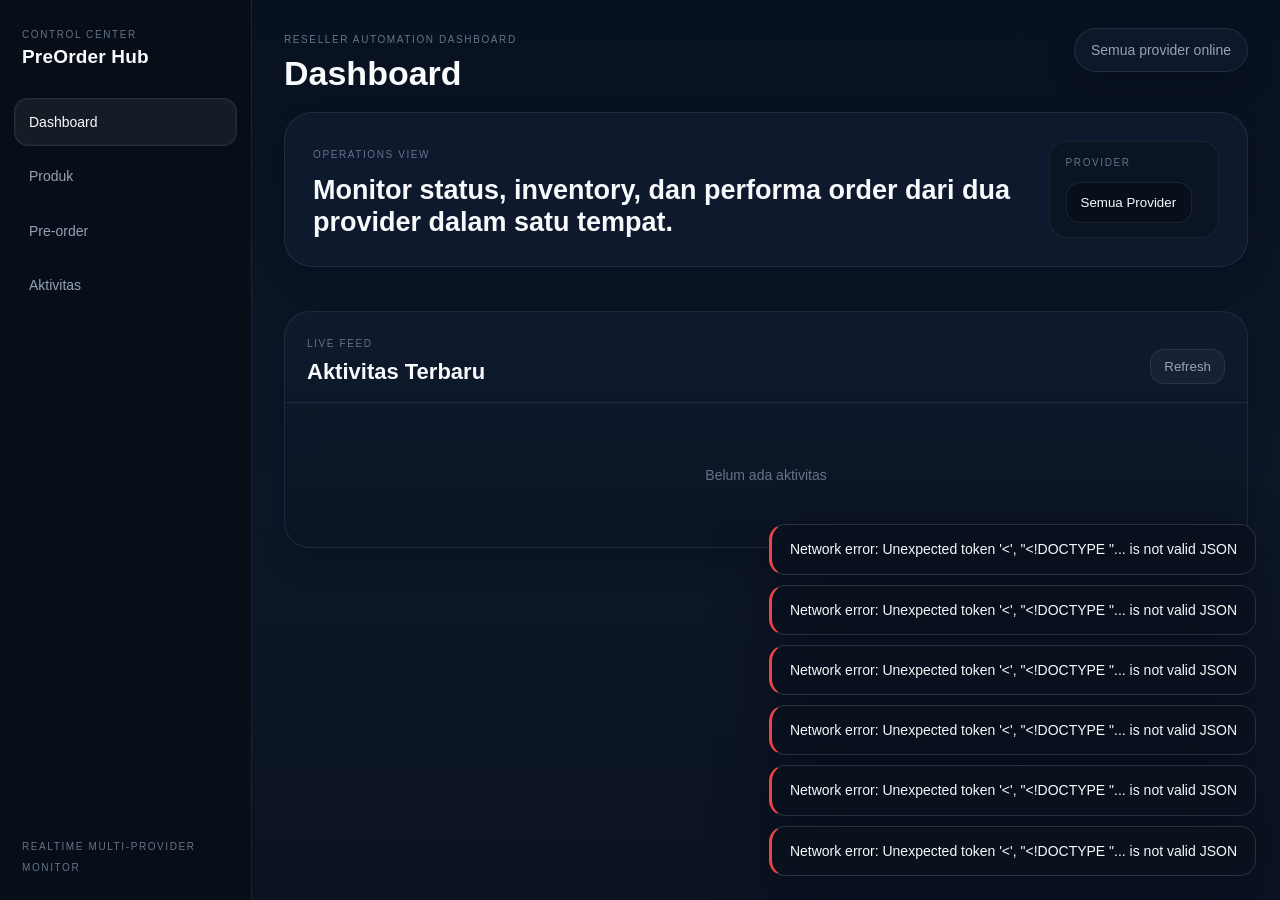
==== cmd/aggregator/static/index.html @ 41743ee3 "ics" ====
<!DOCTYPE html>
<html lang="id">
<head>
  <meta charset="UTF-8">
  <meta name="viewport" content="width=device-width, initial-scale=1.0">
  <title>Pre-order Bot Multi Provider</title>
  <link rel="stylesheet" href="style.css">
</head>
<body>
  <div class="app-shell">
    <aside class="sidebar">
      <div class="logo">
        <div class="logo-copy">
          <span class="logo-kicker">Control Center</span>
          <span class="logo-text">PreOrder Hub</span>
        </div>
      </div>
      <nav>
        <a href="#" class="nav-item active" data-tab="dashboard"><span>Dashboard</span></a>
        <a href="#" class="nav-item" data-tab="products"><span>Produk</span></a>
        <a href="#" class="nav-item" data-tab="preorders"><span>Pre-order</span></a>
        <a href="#" class="nav-item" data-tab="logs"><span>Aktivitas</span></a>
      </nav>
      <div class="sidebar-foot">
        <span class="sidebar-foot-label">Realtime multi-provider monitor</span>
      </div>
    </aside>

    <main class="main">
      <header class="topbar">
        <div class="topbar-copy">
          <span class="eyebrow">Reseller Automation Dashboard</span>
          <h1 id="page-title">Dashboard</h1>
        </div>
        <div class="topbar-right">
          <span id="status-summary" class="status-banner">Checking provider...</span>
        </div>
      </header>

      <div class="content-wrap">
        <div class="tab-content active" id="tab-dashboard">
          <section class="hero-panel">
            <div class="hero-copy">
              <span class="hero-kicker">Operations View</span>
              <h2>Monitor status, inventory, dan performa order dari dua provider dalam satu tempat.</h2>
            </div>
            <div class="toolbar toolbar-elevated">
              <label class="toolbar-label" for="provider-filter">Provider</label>
              <select id="provider-filter" onchange="onProviderChange()">
                <option value="all">Semua Provider</option>
                <option value="khfy">KHFY</option>
                <option value="ics">ICS</option>
              </select>
            </div>
          </section>

          <section class="provider-grid" id="provider-cards"></section>

          <section class="card feature-card">
            <div class="card-header">
              <div>
                <span class="section-kicker">Live Feed</span>
                <h2>Aktivitas Terbaru</h2>
              </div>
              <button class="btn-sm" onclick="loadLogs()">Refresh</button>
            </div>
            <div id="dash-logs" class="log-list"></div>
          </section>
        </div>

        <div class="tab-content" id="tab-products">
          <section class="card feature-card">
            <div class="card-header">
              <div>
                <span class="section-kicker">Catalog View</span>
                <h2>Daftar Produk</h2>
              </div>
              <div class="search-wrap">
                <input type="text" id="product-search" placeholder="Cari kode atau nama produk..." oninput="renderProducts()">
              </div>
            </div>
            <div class="table-shell">
              <table class="table">
                <thead><tr><th>Provider</th><th>Kode</th><th>Nama Produk</th><th>Harga</th><th>Status</th><th>Aksi</th></tr></thead>
                <tbody id="products-body"></tbody>
              </table>
            </div>
          </section>
        </div>

        <div class="tab-content" id="tab-preorders">
          <section class="card feature-card">
            <div class="card-header">
              <div>
                <span class="section-kicker">Create Queue</span>
                <h2>Tambah Pre-order</h2>
              </div>
            </div>
            <form class="form-inline" onsubmit="createPreorder(event)">
              <div class="form-group">
                <label>Provider</label>
                <select id="po-provider" onchange="populateProdukDropdown()">
                  <option value="khfy">KHFY</option>
                  <option value="ics">ICS</option>
                </select>
              </div>
              <div class="form-group form-group-wide">
                <label>Produk</label>
                <select id="po-produk" required></select>
              </div>
              <div class="form-group">
                <label>Nomor Tujuan</label>
                <input type="text" id="po-tujuan" placeholder="08xxxxxxxxxx" required>
              </div>
              <button type="submit" class="btn-primary">+ Tambah Pre-order</button>
            </form>
          </section>

          <section class="card feature-card">
            <div class="card-header">
              <div>
                <span class="section-kicker">Execution Queue</span>
                <h2>Daftar Pre-order</h2>
              </div>
            </div>
            <div class="table-shell">
              <table class="table">
                <thead><tr><th>Provider</th><th>Produk</th><th>Tujuan</th><th>Status</th><th>Percobaan</th><th>Aksi</th></tr></thead>
                <tbody id="preorders-body"></tbody>
              </table>
            </div>
          </section>
        </div>

        <div class="tab-content" id="tab-logs">
          <section class="card feature-card">
            <div class="card-header">
              <div>
                <span class="section-kicker">Audit Trail</span>
                <h2>Log Aktivitas</h2>
              </div>
              <button class="btn-sm" onclick="loadLogs()">Refresh</button>
            </div>
            <div id="logs-list" class="log-list"></div>
          </section>
        </div>
      </div>
    </main>
  </div>

  <script src="app.js"></script>
</body>
</html>
---- cmd/aggregator/static/style.css ----
:root {
  --bg: #08111f;
  --bg-ambient: linear-gradient(180deg, #08111f 0%, #0d1728 55%, #0b1321 100%);
  --panel: rgba(12, 21, 37, 0.84);
  --panel-strong: rgba(15, 27, 46, 0.96);
  --panel-soft: rgba(20, 33, 53, 0.72);
  --border: rgba(148, 163, 184, 0.14);
  --border-strong: rgba(148, 163, 184, 0.22);
  --accent: #cbd5e1;
  --accent-strong: #94a3b8;
  --accent-soft: rgba(203, 213, 225, 0.08);
  --accent2: #e2e8f0;
  --text: #f8fafc;
  --text2: #94a3b8;
  --text3: #64748b;
  --success: #22c55e;
  --danger: #ef4444;
  --warn: #f59e0b;
  --info: #38bdf8;
  --shadow-lg: 0 24px 60px rgba(2, 8, 23, 0.42);
  --shadow-md: 0 14px 28px rgba(2, 8, 23, 0.24);
  --sidebar-w: 252px;
  --radius-lg: 24px;
  --radius-md: 18px;
  --radius-sm: 12px;
}

* { box-sizing: border-box; margin: 0; padding: 0; }
html { background: #08111f; }
body {
  font-family: "Aptos", "Segoe UI Variable", "IBM Plex Sans", "Trebuchet MS", sans-serif;
  background: var(--bg-ambient);
  color: var(--text);
  min-height: 100vh;
  font-size: 14px;
  line-height: 1.45;
}
.app-shell { display: flex; min-height: 100vh; }
.sidebar {
  width: var(--sidebar-w);
  background: rgba(7, 14, 24, 0.86);
  backdrop-filter: blur(18px);
  border-right: 1px solid var(--border);
  display: flex;
  flex-direction: column;
  position: fixed;
  inset: 0 auto 0 0;
  z-index: 20;
}
.logo {
  padding: 28px 22px 20px;
  display: flex;
  align-items: center;
}
.logo-copy { display: flex; flex-direction: column; }
.logo-kicker, .eyebrow, .hero-kicker, .section-kicker, .toolbar-label, .sidebar-foot-label {
  text-transform: uppercase;
  letter-spacing: 0.16em;
  font-size: 10px;
  color: var(--text3);
}
.logo-text {
  font-size: 19px;
  font-weight: 700;
  letter-spacing: 0.01em;
}
nav { padding: 8px 14px; display: grid; gap: 6px; }
.nav-item {
  display: flex;
  align-items: center;
  gap: 12px;
  padding: 13px 14px;
  color: var(--text2);
  text-decoration: none;
  border-radius: 14px;
  transition: all 160ms ease;
  border: 1px solid transparent;
}
.nav-item:hover {
  background: rgba(255, 255, 255, 0.04);
  color: var(--text);
  border-color: rgba(255, 255, 255, 0.04);
}
.nav-item.active {
  background: rgba(255, 255, 255, 0.06);
  color: var(--text);
  border-color: rgba(255, 255, 255, 0.08);
  box-shadow: inset 0 0 0 1px rgba(255, 255, 255, 0.03);
}
.sidebar-foot {
  margin-top: auto;
  padding: 18px 22px 24px;
}
.main {
  margin-left: var(--sidebar-w);
  flex: 1;
  min-width: 0;
}
.topbar {
  display: flex;
  justify-content: space-between;
  align-items: flex-start;
  gap: 18px;
  padding: 28px 32px 20px;
}
.topbar-copy h1 {
  font-size: 34px;
  line-height: 1.05;
  margin-top: 8px;
}
.topbar-right { display: flex; align-items: center; justify-content: flex-end; min-height: 42px; }
.status-banner {
  display: inline-flex;
  align-items: center;
  gap: 10px;
  padding: 11px 16px;
  border-radius: 999px;
  background: rgba(15, 27, 46, 0.84);
  border: 1px solid var(--border);
  box-shadow: var(--shadow-md);
  color: var(--text2);
}
.content-wrap {
  padding: 0 32px 32px;
  max-width: 1560px;
}
.tab-content { display: none; }
.tab-content.active { display: block; }
.hero-panel,
.stat-card,
.provider-card,
.card {
  background: var(--panel);
  border: 1px solid var(--border);
  backdrop-filter: blur(14px);
  box-shadow: var(--shadow-md);
}
.hero-panel {
  border-radius: 28px;
  padding: 28px;
  display: flex;
  justify-content: space-between;
  align-items: flex-end;
  gap: 20px;
  margin-bottom: 22px;
  background: var(--panel-strong);
}
.hero-copy { max-width: 760px; }
.hero-copy h2 {
  margin-top: 10px;
  font-size: 27px;
  line-height: 1.2;
  font-weight: 600;
}
.toolbar {
  display: flex;
  align-items: center;
  gap: 12px;
  flex-wrap: wrap;
}
.toolbar-elevated {
  padding: 14px 16px;
  border-radius: 18px;
  background: rgba(7, 14, 24, 0.44);
  border: 1px solid rgba(255, 255, 255, 0.06);
}
.provider-grid {
  display: grid;
  grid-template-columns: repeat(auto-fit, minmax(210px, 1fr));
  gap: 16px;
  margin-bottom: 22px;
}
.provider-card {
  border-radius: 22px;
  padding: 18px;
  display: grid;
  gap: 12px;
  background: rgba(12, 21, 37, 0.9);
}
.provider-card.online {
  border-color: var(--border);
  box-shadow: inset 0 0 0 1px rgba(255, 255, 255, 0.03), var(--shadow-md);
}
.provider-card.offline {
  border-color: rgba(239, 68, 68, 0.18);
  box-shadow: inset 0 0 0 1px rgba(239, 68, 68, 0.04), var(--shadow-md);
}
.provider-card .muted { color: var(--text2); font-size: 13px; }
.card {
  margin-bottom: 22px;
  overflow: hidden;
  border-radius: 26px;
}
.feature-card {
  background: linear-gradient(180deg, rgba(15, 27, 46, 0.96) 0%, rgba(11, 20, 35, 0.88) 100%);
}
.card-header {
  display: flex;
  justify-content: space-between;
  align-items: flex-end;
  gap: 14px;
  padding: 20px 22px 18px;
  border-bottom: 1px solid var(--border);
}
.card-header h2 {
  margin-top: 6px;
  font-size: 22px;
  line-height: 1.15;
}
.table-shell {
  overflow-x: auto;
}
.table {
  width: 100%;
  border-collapse: collapse;
}
.table th {
  text-align: left;
  padding: 14px 18px;
  color: var(--text3);
  border-bottom: 1px solid var(--border);
  background: rgba(148, 163, 184, 0.05);
  font-size: 11px;
  text-transform: uppercase;
  letter-spacing: 0.12em;
}
.table td {
  padding: 16px 18px;
  border-bottom: 1px solid rgba(148, 163, 184, 0.08);
  vertical-align: middle;
}
.table tr:hover td {
  background: rgba(255, 255, 255, 0.025);
}
.table code {
  font-family: ui-monospace, "SFMono-Regular", "Cascadia Code", monospace;
  background: rgba(148, 163, 184, 0.08);
  padding: 4px 8px;
  border-radius: 8px;
  color: #dbeafe;
}
.badge {
  padding: 5px 10px;
  border-radius: 999px;
  font-size: 11px;
  font-weight: 700;
  display: inline-flex;
  align-items: center;
  gap: 6px;
  letter-spacing: 0.04em;
  border: 1px solid transparent;
}
.badge-khfy { background: rgba(56, 189, 248, 0.14); color: #7dd3fc; border-color: rgba(56, 189, 248, 0.16); }
.badge-ics { background: rgba(148, 163, 184, 0.14); color: #e2e8f0; border-color: rgba(148, 163, 184, 0.16); }
.badge-pending { background: rgba(245, 158, 11, 0.14); color: #fcd34d; border-color: rgba(245, 158, 11, 0.16); }
.badge-buying { background: rgba(56, 189, 248, 0.14); color: #93c5fd; border-color: rgba(56, 189, 248, 0.16); }
.badge-success { background: rgba(34, 197, 94, 0.14); color: #86efac; border-color: rgba(34, 197, 94, 0.16); }
.badge-failed { background: rgba(239, 68, 68, 0.14); color: #fca5a5; border-color: rgba(239, 68, 68, 0.16); }
.badge-retry { background: rgba(167, 139, 250, 0.14); color: #c4b5fd; border-color: rgba(167, 139, 250, 0.16); }
.badge-cancelled { background: rgba(100, 116, 139, 0.16); color: #cbd5e1; border-color: rgba(100, 116, 139, 0.16); }
.badge-available { background: rgba(34, 211, 238, 0.14); color: #67e8f9; border-color: rgba(34, 211, 238, 0.16); }
.badge-empty { background: rgba(100, 116, 139, 0.16); color: #cbd5e1; border-color: rgba(100, 116, 139, 0.16); }
.form-inline {
  display: grid;
  grid-template-columns: repeat(auto-fit, minmax(210px, 1fr));
  gap: 16px;
  align-items: end;
  padding: 20px 22px 24px;
}
.form-group {
  display: flex;
  flex-direction: column;
  gap: 8px;
  min-width: 0;
}
.form-group-wide { grid-column: span 2; }
.form-group label {
  font-size: 11px;
  color: var(--text3);
  text-transform: uppercase;
  letter-spacing: 0.12em;
}
.form-group input,
.form-group select,
.toolbar select,
.search-wrap input {
  appearance: none;
  background: rgba(7, 14, 24, 0.72);
  border: 1px solid var(--border);
  color: var(--text);
  padding: 12px 14px;
  border-radius: 14px;
  transition: border-color 160ms ease, box-shadow 160ms ease, background 160ms ease;
}
.form-group input:focus,
.form-group select:focus,
.toolbar select:focus,
.search-wrap input:focus {
  outline: none;
  border-color: rgba(34, 211, 238, 0.42);
  box-shadow: 0 0 0 4px rgba(34, 211, 238, 0.12);
  background: rgba(9, 17, 29, 0.92);
}
.btn-primary,
.btn-sm,
.btn-danger {
  border: none;
  border-radius: 14px;
  cursor: pointer;
  transition: transform 160ms ease, box-shadow 160ms ease, background 160ms ease;
}
.btn-primary {
  background: linear-gradient(135deg, #e2e8f0 0%, #94a3b8 100%);
  color: #08111f;
  padding: 12px 18px;
  font-weight: 700;
  box-shadow: 0 10px 22px rgba(15, 23, 42, 0.28);
}
.btn-primary:hover,
.btn-sm:hover,
.btn-danger:hover {
  transform: translateY(-1px);
}
.btn-sm {
  background: rgba(255, 255, 255, 0.04);
  border: 1px solid var(--border);
  color: var(--text2);
  padding: 9px 13px;
}
.btn-danger {
  background: rgba(239, 68, 68, 0.14);
  color: #fca5a5;
  padding: 8px 12px;
}
.log-list {
  padding: 10px 0;
  max-height: 560px;
  overflow-y: auto;
}
.log-item {
  display: grid;
  grid-template-columns: 86px 82px 1fr 140px;
  gap: 12px;
  align-items: start;
  padding: 14px 22px;
  border-bottom: 1px solid rgba(148, 163, 184, 0.08);
  font-size: 13px;
}
.log-item:hover {
  background: rgba(255, 255, 255, 0.025);
}
.muted { color: var(--text2); }
.empty-state {
  text-align: center;
  padding: 52px 24px;
  color: var(--text3);
}
.toast-container {
  position: fixed;
  bottom: 24px;
  right: 24px;
  display: flex;
  flex-direction: column;
  gap: 10px;
  z-index: 200;
}
.toast {
  background: rgba(9, 17, 29, 0.94);
  border: 1px solid var(--border-strong);
  color: var(--text);
  padding: 14px 18px;
  border-radius: 16px;
  min-width: 240px;
  box-shadow: var(--shadow-lg);
  border-left: 3px solid var(--accent);
}
.toast.error { border-left-color: var(--danger); }
.toast.success { border-left-color: var(--success); }

@media (max-width: 1180px) {
  .sidebar {
    width: 100%;
    height: auto;
    position: static;
    border-right: none;
    border-bottom: 1px solid var(--border);
  }
  .main {
    margin-left: 0;
  }
  .app-shell {
    display: block;
  }
  nav {
    grid-template-columns: repeat(4, minmax(0, 1fr));
  }
  .sidebar-foot {
    display: none;
  }
}

@media (max-width: 900px) {
  .topbar,
  .content-wrap {
    padding-left: 18px;
    padding-right: 18px;
  }
  .topbar {
    flex-direction: column;
    align-items: stretch;
  }
  .hero-panel {
    padding: 22px;
    flex-direction: column;
    align-items: stretch;
  }
  .form-group-wide {
    grid-column: span 1;
  }
  .log-item {
    grid-template-columns: 1fr;
  }
}

@media (max-width: 720px) {
  nav {
    grid-template-columns: repeat(2, minmax(0, 1fr));
  }
  .topbar-copy h1 {
    font-size: 28px;
  }
  .hero-copy h2 {
    font-size: 22px;
  }
  .stats-grid,
  .provider-grid {
    grid-template-columns: 1fr;
  }
  .card-header {
    align-items: flex-start;
    flex-direction: column;
  }
  .table th,
  .table td {
    padding-left: 14px;
    padding-right: 14px;
  }
}
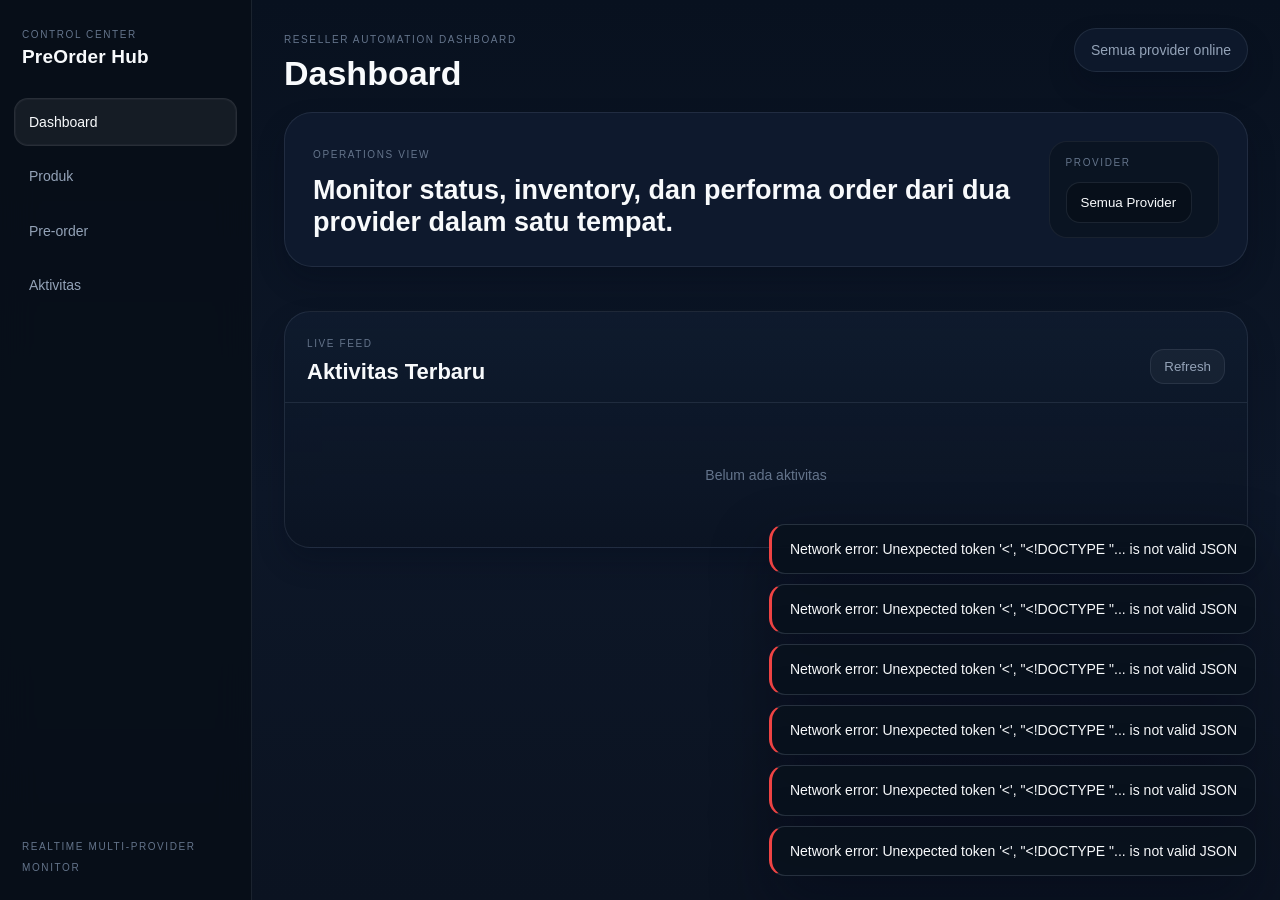
==== commit e63a7e21: "ics" ====
--- a/cmd/aggregator/static/index.html
+++ b/cmd/aggregator/static/index.html
@@ -4,7 +4,7 @@
   <meta charset="UTF-8">
   <meta name="viewport" content="width=device-width, initial-scale=1.0">
   <title>Pre-order Bot Multi Provider</title>
-  <link rel="stylesheet" href="style.css">
+  <link rel="stylesheet" href="style.css?v=20260603b">
 </head>
 <body>
   <div class="app-shell">
@@ -148,6 +148,6 @@
     </main>
   </div>
 
-  <script src="app.js"></script>
+  <script src="app.js?v=20260603b"></script>
 </body>
 </html>
